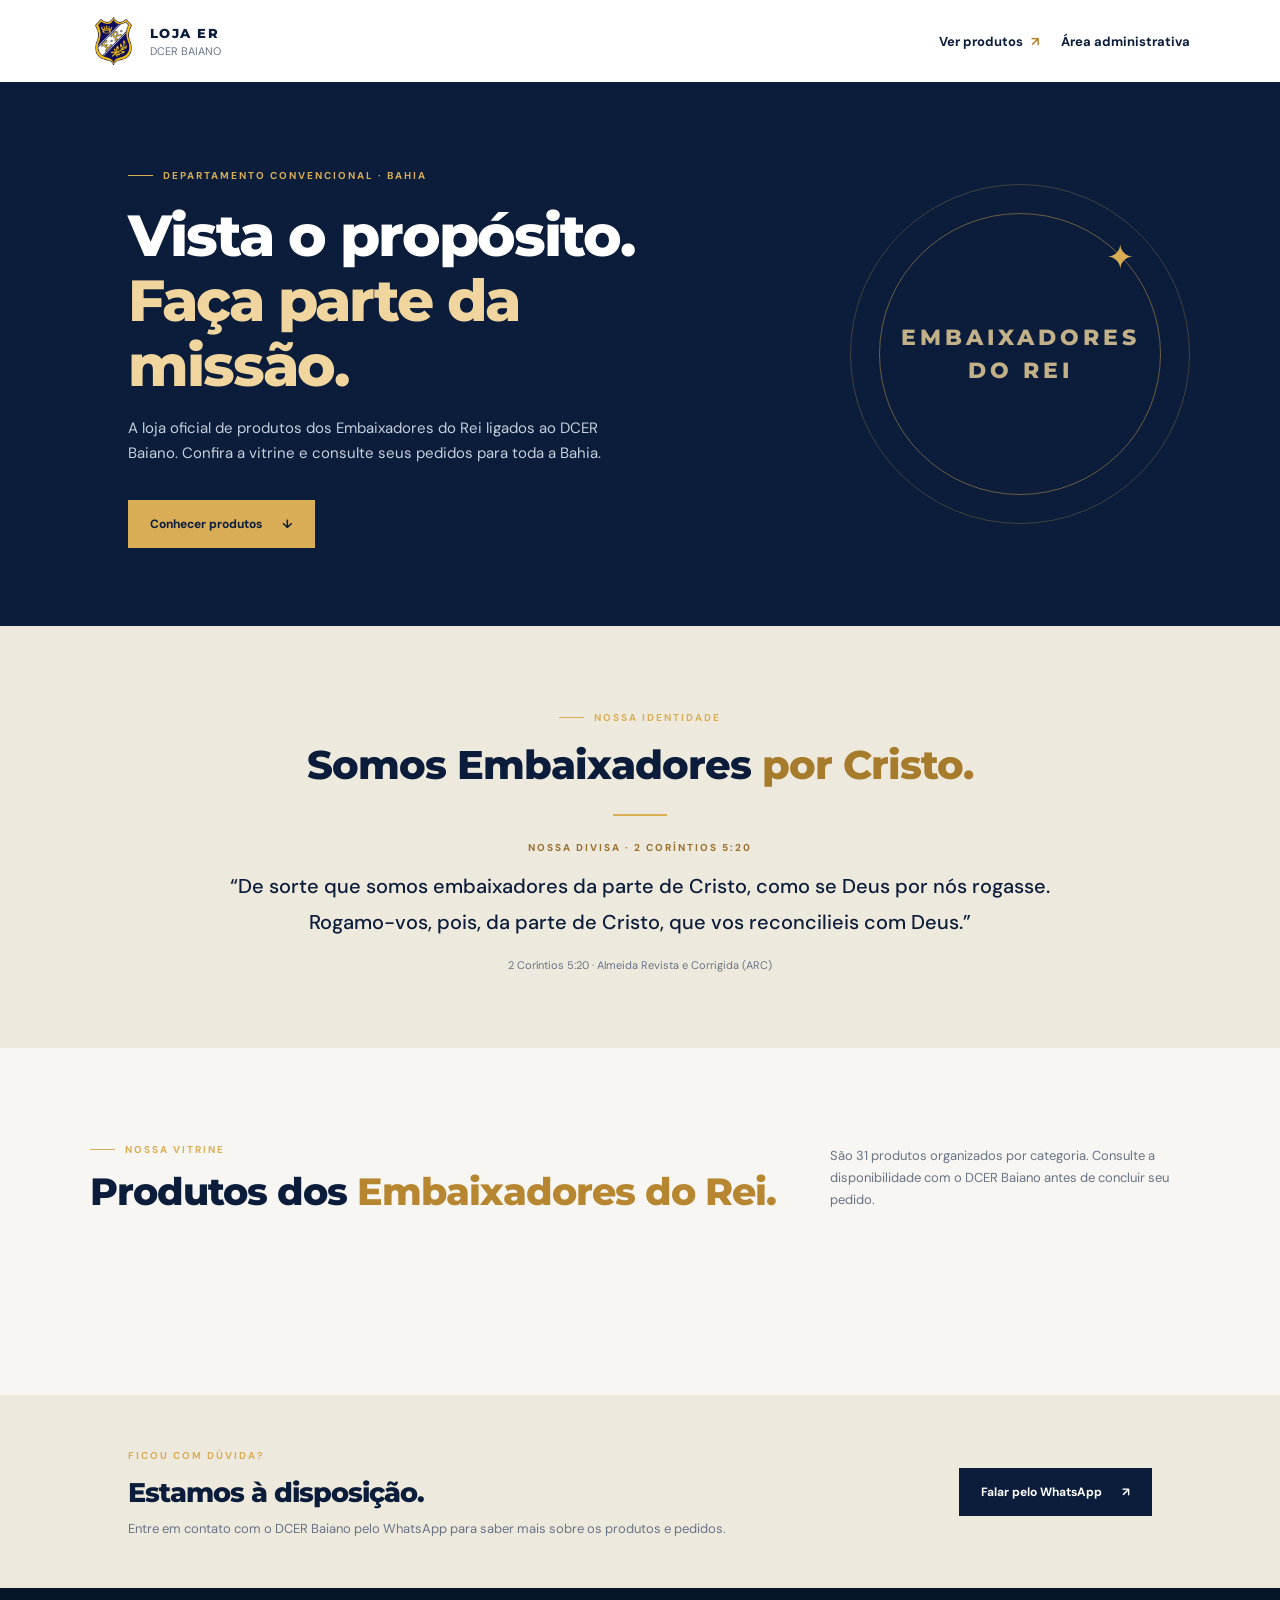
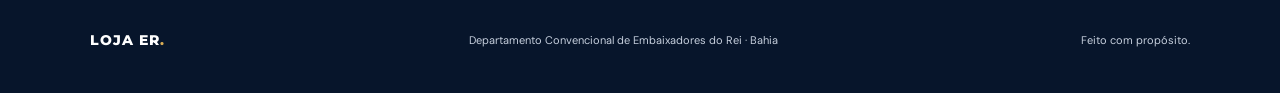
==== index.html @ 9a6d7a00 "Corrige carregamento do catálogo como módulo JavaScript" ====
<!DOCTYPE html>
<html lang="pt-BR">
<head>
  <meta charset="UTF-8">
  <meta name="viewport" content="width=device-width, initial-scale=1.0">
  <meta name="theme-color" content="#0b1d3a">
  <meta name="description" content="Loja ER do DCER Baiano: produtos para Embaixadores do Rei de toda a Bahia. Consulte preços e disponibilidade.">
  <title>Loja ER | DCER Baiano</title>
  <link rel="preconnect" href="https://fonts.googleapis.com">
  <link rel="preconnect" href="https://fonts.gstatic.com" crossorigin>
  <link href="https://fonts.googleapis.com/css2?family=DM+Sans:wght@400;500;600;700&family=Montserrat:wght@600;700;800&display=swap" rel="stylesheet">
  <link rel="stylesheet" href="css/style.css">
  <script type="module" src="js/script.js"></script>
</head>
<body>
  <header class="site-header">
    <a class="brand" href="#inicio" aria-label="Loja ER - início">
      <img class="brand-logo" src="assets/img/logo-dcer.webp" alt="Emblema dos Embaixadores do Rei">
      <span class="brand-copy"><strong>LOJA ER</strong><small>DCER BAIANO</small></span>
    </a>
    <nav class="header-nav"><a class="header-link" href="#produtos">Ver produtos <span aria-hidden="true">↗</span></a><a class="header-link" href="admin.html">Área administrativa</a></nav>
  </header>

  <main>
    <section class="hero" id="inicio">
      <div class="hero-content">
        <span class="eyebrow"><span class="eyebrow-line"></span> DEPARTAMENTO CONVENCIONAL · BAHIA</span>
        <h1>Vista o propósito.<br><span>Faça parte da missão.</span></h1>
        <p>A loja oficial de produtos dos Embaixadores do Rei ligados ao DCER Baiano. Confira a vitrine e consulte seus pedidos para toda a Bahia.</p>
        <a class="primary-button" href="#produtos">Conhecer produtos <span aria-hidden="true">↓</span></a>
      </div>
      <div class="hero-decoration" aria-hidden="true">
        <div class="decoration-ring"></div>
        <span class="decoration-text">EMBAIXADORES<br>DO REI</span>
        <span class="decoration-star">✦</span>
      </div>
    </section>

    <section class="mission-section" id="tema">
      <div class="mission-inner">
        <span class="eyebrow"><span class="eyebrow-line"></span> NOSSA IDENTIDADE</span>
        <h2>Somos Embaixadores <span>por Cristo.</span></h2>
        <div class="mission-divider" aria-hidden="true"></div>
        <p class="mission-label">NOSSA DIVISA · 2 CORÍNTIOS 5:20</p>
        <blockquote>“De sorte que somos embaixadores da parte de Cristo, como se Deus por nós rogasse. Rogamo-vos, pois, da parte de Cristo, que vos reconcilieis com Deus.”</blockquote>
        <p class="mission-reference">2 Coríntios 5:20 · Almeida Revista e Corrigida (ARC)</p>
      </div>
    </section>

    <section class="products-section" id="produtos">
      <div class="section-heading">
        <div>
          <span class="eyebrow"><span class="eyebrow-line"></span> NOSSA VITRINE</span>
          <h2>Produtos dos <span>Embaixadores do Rei.</span></h2>
        </div>
        <p>São 31 produtos organizados por categoria. Consulte a disponibilidade com o DCER Baiano antes de concluir seu pedido.</p>
      </div>
      <div class="category-filters" id="category-filters" aria-label="Filtrar produtos por categoria"></div>
      <p class="filter-status" id="filter-status" aria-live="polite"></p>
      <div class="product-grid" id="product-grid" aria-live="polite"></div>
    </section>

    <section class="contact-strip">
      <div>
        <span class="eyebrow">FICOU COM DÚVIDA?</span>
        <h2>Estamos à disposição.</h2>
        <p>Entre em contato com o DCER Baiano pelo WhatsApp para saber mais sobre os produtos e pedidos.</p>
      </div>
      <a class="secondary-button" id="general-whatsapp" href="#" target="_blank" rel="noopener noreferrer">Falar pelo WhatsApp <span aria-hidden="true">↗</span></a>
    </section>
  </main>

  <footer class="site-footer">
    <a class="footer-brand" href="#inicio">LOJA ER<span>.</span></a>
    <p>Departamento Convencional de Embaixadores do Rei · Bahia</p>
    <small>Feito com propósito.</small>
  </footer>
</body>
</html>
---- css/style.css ----
:root {
  --navy: #0b1d3a;
  --navy-light: #142d52;
  --gold: #d9ad55;
  --gold-light: #f0d69e;
  --paper: #f7f6f2;
  --white: #ffffff;
  --ink: #172238;
  --muted: #687386;
  --border: #e6e3dc;
  --font-body: "DM Sans", sans-serif;
  --font-display: "Montserrat", sans-serif;
}

* { box-sizing: border-box; }
html { scroll-behavior: smooth; }
body { margin: 0; background: var(--paper); color: var(--ink); font-family: var(--font-body); }
a { color: inherit; text-decoration: none; }
.site-header { min-height: 82px; padding: 0 7%; display: flex; align-items: center; justify-content: space-between; background: var(--white); }
.brand { display: flex; align-items: center; gap: 12px; }
.brand-logo { width: 48px; height: 48px; object-fit: contain; flex: 0 0 auto; }
.brand-copy { display: grid; gap: 3px; }
.brand-copy strong { color: var(--navy); font: 800 13px var(--font-display); letter-spacing: 1.5px; }
.brand-copy small { color: var(--muted); font-size: 11px; }
.header-nav { display: flex; align-items: center; gap: 22px; }
.header-link { color: var(--navy); font-size: 13px; font-weight: 700; }
.header-link span { color: #b78631; margin-left: 5px; }
.hero { min-height: 470px; padding: 78px 10%; position: relative; overflow: hidden; display: flex; align-items: center; background: var(--navy); color: var(--white); }
.hero-content { position: relative; z-index: 1; width: 58%; max-width: 650px; }
.eyebrow { display: inline-flex; align-items: center; gap: 10px; color: var(--gold); font-size: 10px; font-weight: 700; letter-spacing: 2px; }
.eyebrow-line { width: 25px; height: 1px; background: var(--gold); }
.hero h1 { margin: 22px 0 17px; font: 800 clamp(36px, 5vw, 58px)/1.12 var(--font-display); letter-spacing: -2px; }
.hero h1 span { color: var(--gold-light); }
.hero-content > p { max-width: 490px; color: #c6cfdd; font-size: 15px; line-height: 1.7; }
.primary-button, .secondary-button { min-height: 48px; padding: 0 22px; display: inline-flex; align-items: center; justify-content: center; gap: 20px; font-size: 12px; font-weight: 700; transition: transform .2s, background .2s; }
.primary-button { margin-top: 18px; background: var(--gold); color: var(--navy); }
.primary-button:hover, .secondary-button:hover { transform: translateY(-2px); }
.hero-decoration { position: absolute; width: clamp(260px, 29vw, 340px); height: clamp(260px, 29vw, 340px); right: 7%; top: 50%; transform: translateY(-50%); display: grid; place-items: center; border: 1px solid rgba(217,173,85,.25); border-radius: 50%; pointer-events: none; }
.decoration-ring { position: absolute; inset: 28px; border: 1px solid rgba(217,173,85,.45); border-radius: 50%; }
.decoration-text { color: rgba(240,214,158,.8); text-align: center; font: 800 clamp(16px, 2vw, 22px)/1.5 var(--font-display); letter-spacing: 4px; }
.decoration-star { position: absolute; right: 55px; top: 50px; color: var(--gold); font-size: 34px; }
.mission-section { padding: 76px 7%; background: #eee9dd; text-align: center; }
.mission-inner { max-width: 820px; margin: 0 auto; }
.mission-section h2 { margin: 17px 0 0; color: var(--navy); font: 800 clamp(27px, 4vw, 40px)/1.2 var(--font-display); letter-spacing: -1px; }
.mission-section h2 span { color: #a77b2c; }
.mission-divider { width: 54px; height: 2px; margin: 25px auto; background: var(--gold); }
.mission-label { margin: 0 0 14px; color: #98702e; font-size: 10px; font-weight: 700; letter-spacing: 2px; }
.mission-section blockquote { margin: 0; color: var(--navy); font: 500 clamp(16px, 2vw, 20px)/1.8 var(--font-body); }
.mission-reference { margin: 18px 0 0; color: var(--muted); font-size: 11px; }
.products-section { max-width: 1280px; margin: auto; padding: 86px 7% 100px; }
.section-heading { display: flex; justify-content: space-between; align-items: end; gap: 35px; margin-bottom: 35px; }
.section-heading h2, .contact-strip h2 { margin: 13px 0 0; color: var(--navy); font: 800 clamp(27px, 3.5vw, 38px)/1.2 var(--font-display); letter-spacing: -1px; }
.section-heading h2 span { color: #b78631; }
.section-heading > p { max-width: 360px; margin: 0 0 3px; color: var(--muted); font-size: 13px; line-height: 1.7; }
.category-filters { display: flex; flex-wrap: wrap; gap: 9px; margin: 0 0 12px; }
.category-filter { min-height: 38px; padding: 0 15px; border: 1px solid var(--border); background: var(--white); color: var(--navy); font: 700 11px var(--font-body); cursor: pointer; transition: background .2s, color .2s, border-color .2s; }
.category-filter:hover, .category-filter.is-active { border-color: var(--navy); background: var(--navy); color: var(--white); }
.category-filter:focus-visible { outline: 2px solid var(--gold); outline-offset: 3px; }
.filter-status { min-height: 16px; margin: 0 0 18px; color: var(--muted); font-size: 11px; }
.product-grid { display: grid; grid-template-columns: repeat(3, minmax(0, 1fr)); gap: 18px; }
.product-card { min-width: 0; overflow: hidden; display: flex; background: var(--white); border: 1px solid var(--border); transition: transform .2s, box-shadow .2s; }
.product-card:hover { transform: translateY(-3px); box-shadow: 0 10px 25px rgba(11,29,58,.08); }
.product-info { width: 100%; min-height: 205px; padding: 19px; display: flex; flex-direction: column; align-items: flex-start; }
.product-category { margin-bottom: 12px; padding: 5px 8px; background: #f5eddd; color: #8d6728; font-size: 9px; font-weight: 700; letter-spacing: .6px; text-transform: uppercase; }
.product-info h3 { margin: 0 0 9px; color: var(--navy); font: 700 15px/1.45 var(--font-display); }
.product-price { margin: 0 0 5px; color: #9a702b; font-size: 16px; font-weight: 700; }
.product-stock { margin: 0 0 15px; color: var(--muted); font-size: 11px; }
.product-button { width: 100%; min-height: 42px; margin-top: auto; display: flex; align-items: center; justify-content: center; gap: 8px; background: var(--navy); color: var(--white); font-size: 11px; font-weight: 700; text-align: center; }
.product-button:hover { background: var(--navy-light); }
.contact-strip { padding: 48px 10%; display: flex; justify-content: space-between; align-items: center; gap: 25px; background: #eee9dd; }
.contact-strip h2 { font-size: 27px; }
.contact-strip p { margin: 9px 0 0; color: var(--muted); font-size: 13px; line-height: 1.6; }
.secondary-button { flex-shrink: 0; background: var(--navy); color: var(--white); }
.site-footer { min-height: 105px; padding: 25px 7%; display: flex; align-items: center; justify-content: space-between; gap: 15px; background: #07152b; color: #c6cfdd; }
.footer-brand { color: var(--white); font: 800 14px var(--font-display); letter-spacing: 1px; }
.footer-brand span { color: var(--gold); }
.site-footer p, .site-footer small { margin: 0; font-size: 11px; }

@media (min-width: 761px) and (max-width: 1000px) {
  .hero-content { width: 62%; }
  .hero-decoration { width: 250px; height: 250px; right: 4%; opacity: .35; }
  .decoration-text { font-size: 15px; letter-spacing: 3px; }
  .product-grid { grid-template-columns: repeat(2, minmax(0, 1fr)); }
}
@media (max-width: 760px) {
  .header-nav { gap: 12px; }
  .header-nav .header-link { font-size: 10px; }
  .site-header { min-height: 72px; padding: 0 5%; }
  .brand-logo { width: 42px; height: 42px; }
  .brand-copy small { font-size: 10px; }
  .hero { min-height: 440px; padding: 65px 7%; }
  .hero-content { width: 100%; max-width: 100%; }
  .hero-decoration { width: 210px; height: 210px; right: -105px; top: 78%; opacity: .22; }
  .decoration-ring { inset: 17px; }
  .decoration-text { display: none; }
  .decoration-star { right: 35px; top: 30px; font-size: 24px; }
  .hero h1 { letter-spacing: -1.5px; }
  .mission-section { padding: 60px 7%; }
  .mission-section blockquote { font-size: 16px; }
  .products-section { padding: 65px 6% 70px; }
  .section-heading { display: block; }
  .section-heading > p { margin-top: 15px; }
  .product-grid { grid-template-columns: repeat(2, minmax(0, 1fr)); gap: 12px; }
  .product-info { min-height: 220px; padding: 13px; }
  .product-info h3 { font-size: 12px; }
  .product-price { font-size: 14px; }
  .product-button { min-height: 42px; padding: 5px; font-size: 10px; }
  .product-category { font-size: 8px; }
  .contact-strip { padding: 38px 7%; align-items: flex-start; flex-direction: column; }
  .site-footer { padding: 25px 6%; flex-wrap: wrap; }
  .site-footer p { order: 3; width: 100%; }
}
@media (max-width: 390px) {
  .header-link { font-size: 11px; }
  .brand-copy strong { font-size: 11px; }
  .brand-copy small { font-size: 9px; }
  .product-grid { grid-template-columns: 1fr; }
  .product-info { min-height: 195px; }
}


/* Imagens da vitrine */
.product-image { width: 100%; height: 190px; object-fit: cover; background: #eee9dd; }
.product-card { flex-direction: column; }
.product-info { flex: 1; }
.empty-products { grid-column: 1 / -1; color: var(--muted); }

/* Área administrativa */
.admin-page { min-height: 100vh; display: flex; flex-direction: column; }
.admin-main { width: min(100% - 36px, 980px); margin: 0 auto; padding: 55px 0 80px; flex: 1; }
.login-panel { width: min(100%, 470px); margin: 35px auto; padding: 36px; background: var(--white); border: 1px solid var(--border); }
.login-panel h1, .admin-heading h1 { margin: 16px 0 10px; color: var(--navy); font: 800 clamp(27px, 4vw, 38px)/1.2 var(--font-display); }
.login-panel h1 span, .admin-heading h1 span { color: #b78631; }
.login-panel > p, .admin-heading p { color: var(--muted); font-size: 13px; line-height: 1.6; }
.admin-form { display: grid; gap: 10px; }
.login-form { margin-top: 25px; }
.admin-form label { color: var(--navy); font-size: 12px; font-weight: 700; }
.admin-form input:not([type="checkbox"]):not([type="file"]), .admin-form textarea { width: 100%; min-height: 44px; padding: 11px 12px; border: 1px solid var(--border); border-radius: 0; background: #fff; color: var(--ink); font: 13px var(--font-body); }
.admin-form textarea { resize: vertical; }
.admin-form input:focus, .admin-form textarea:focus { outline: 2px solid var(--gold); outline-offset: 1px; }
.admin-submit, .admin-cancel, .admin-small-button { min-height: 42px; padding: 0 16px; border: 0; cursor: pointer; font: 700 12px var(--font-body); }
.admin-submit { background: var(--navy); color: #fff; }
.admin-submit:disabled { opacity: .6; cursor: wait; }
.login-form .admin-submit { margin-top: 10px; }
.admin-cancel, .admin-small-button { background: #eee9dd; color: var(--navy); }
.admin-small-button.danger { background: #f8e8e5; color: #9b3024; }
.admin-message { min-height: 18px; margin: 8px 0 0; color: #287348; font-size: 12px; }
.admin-message.is-error { color: #b42318; }
.admin-heading { display: flex; align-items: center; justify-content: space-between; gap: 20px; margin-bottom: 28px; }
.admin-heading p { margin: 0; }
.admin-editor, .admin-list-section { margin-top: 22px; padding: 26px; background: #fff; border: 1px solid var(--border); }
.admin-editor h2, .admin-list-section h2 { margin: 0 0 20px; color: var(--navy); font: 700 20px var(--font-display); }
.admin-fields { display: grid; grid-template-columns: repeat(2, minmax(0, 1fr)); gap: 15px; }
.field-full { grid-column: 1 / -1; }
.admin-form input[type="file"] { display: block; width: 100%; margin-top: 8px; color: var(--muted); font-size: 12px; }
.image-preview { display: block; width: min(100%, 220px); max-height: 180px; margin-top: 12px; object-fit: contain; background: #f5f3ed; }
.availability-toggle { display: flex; align-items: center; gap: 9px; }
.availability-toggle input { accent-color: var(--navy); }
.admin-form-actions { display: flex; flex-wrap: wrap; gap: 10px; margin-top: 8px; }
.admin-products { display: grid; gap: 10px; }
.admin-product { display: flex; align-items: center; gap: 14px; padding: 12px; border: 1px solid var(--border); }
.admin-product > img { width: 58px; height: 58px; object-fit: cover; background: #eee9dd; }
.admin-product-details { display: grid; flex: 1; gap: 5px; min-width: 0; }
.admin-product-details strong { color: var(--navy); font-size: 13px; }
.admin-product-details span { color: var(--muted); font-size: 11px; }
.admin-product-actions { display: flex; gap: 7px; }
@media (max-width: 600px) {
  .admin-main { width: min(100% - 24px, 980px); padding-top: 30px; }
  .login-panel, .admin-editor, .admin-list-section { padding: 20px; }
  .admin-fields { grid-template-columns: 1fr; }
  .field-full { grid-column: auto; }
  .admin-heading { align-items: flex-start; }
  .admin-product { align-items: flex-start; flex-wrap: wrap; }
  .admin-product-details { flex-basis: calc(100% - 75px); }
  .admin-product-actions { width: 100%; padding-left: 72px; }
}

/* Corrige o atributo hidden da prévia da imagem */
.image-preview[hidden] { display: none; }
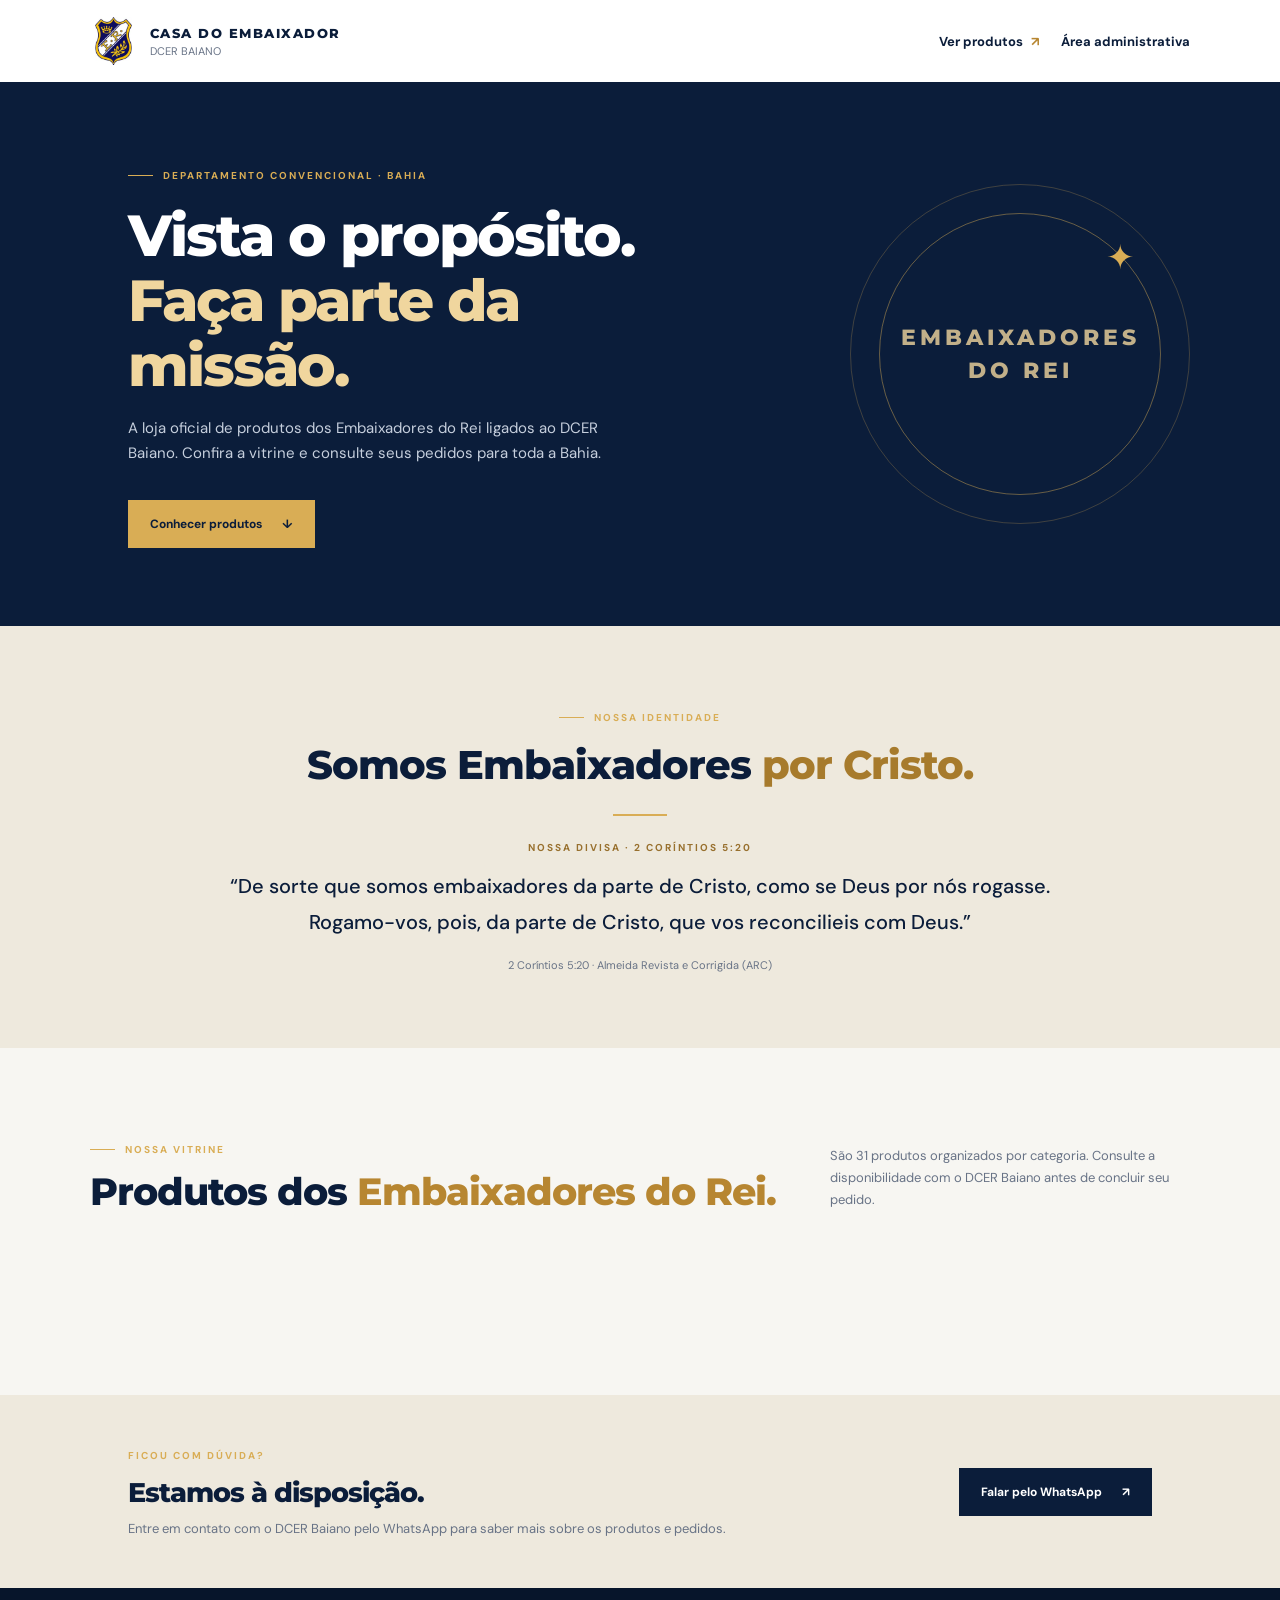
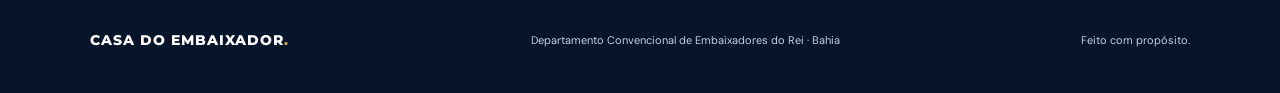
==== commit 58efb5eb: "Atualiza nome público para Casa do Embaixador" ====
--- a/index.html
+++ b/index.html
@@ -4,8 +4,8 @@
   <meta charset="UTF-8">
   <meta name="viewport" content="width=device-width, initial-scale=1.0">
   <meta name="theme-color" content="#0b1d3a">
-  <meta name="description" content="Loja ER do DCER Baiano: produtos para Embaixadores do Rei de toda a Bahia. Consulte preços e disponibilidade.">
-  <title>Loja ER | DCER Baiano</title>
+  <meta name="description" content="Casa do Embaixador do DCER Baiano: produtos para Embaixadores do Rei de toda a Bahia. Consulte preços e disponibilidade.">
+  <title>Casa do Embaixador | DCER Baiano</title>
   <link rel="preconnect" href="https://fonts.googleapis.com">
   <link rel="preconnect" href="https://fonts.gstatic.com" crossorigin>
   <link href="https://fonts.googleapis.com/css2?family=DM+Sans:wght@400;500;600;700&family=Montserrat:wght@600;700;800&display=swap" rel="stylesheet">
@@ -14,9 +14,9 @@
 </head>
 <body>
   <header class="site-header">
-    <a class="brand" href="#inicio" aria-label="Loja ER - início">
+    <a class="brand" href="#inicio" aria-label="Casa do Embaixador - início">
       <img class="brand-logo" src="assets/img/logo-dcer.webp" alt="Emblema dos Embaixadores do Rei">
-      <span class="brand-copy"><strong>LOJA ER</strong><small>DCER BAIANO</small></span>
+      <span class="brand-copy"><strong>CASA DO EMBAIXADOR</strong><small>DCER BAIANO</small></span>
     </a>
     <nav class="header-nav"><a class="header-link" href="#produtos">Ver produtos <span aria-hidden="true">↗</span></a><a class="header-link" href="admin.html">Área administrativa</a></nav>
   </header>
@@ -66,12 +66,12 @@
         <h2>Estamos à disposição.</h2>
         <p>Entre em contato com o DCER Baiano pelo WhatsApp para saber mais sobre os produtos e pedidos.</p>
       </div>
-      <a class="secondary-button" id="general-whatsapp" href="#" target="_blank" rel="noopener noreferrer">Falar pelo WhatsApp <span aria-hidden="true">↗</span></a>
+      <a class="secondary-button" id="general-whatsapp" href="https://wa.me/5571983982533" target="_self">Falar pelo WhatsApp <span aria-hidden="true">↗</span></a>
     </section>
   </main>
 
   <footer class="site-footer">
-    <a class="footer-brand" href="#inicio">LOJA ER<span>.</span></a>
+    <a class="footer-brand" href="#inicio">CASA DO EMBAIXADOR<span>.</span></a>
     <p>Departamento Convencional de Embaixadores do Rei · Bahia</p>
     <small>Feito com propósito.</small>
   </footer>
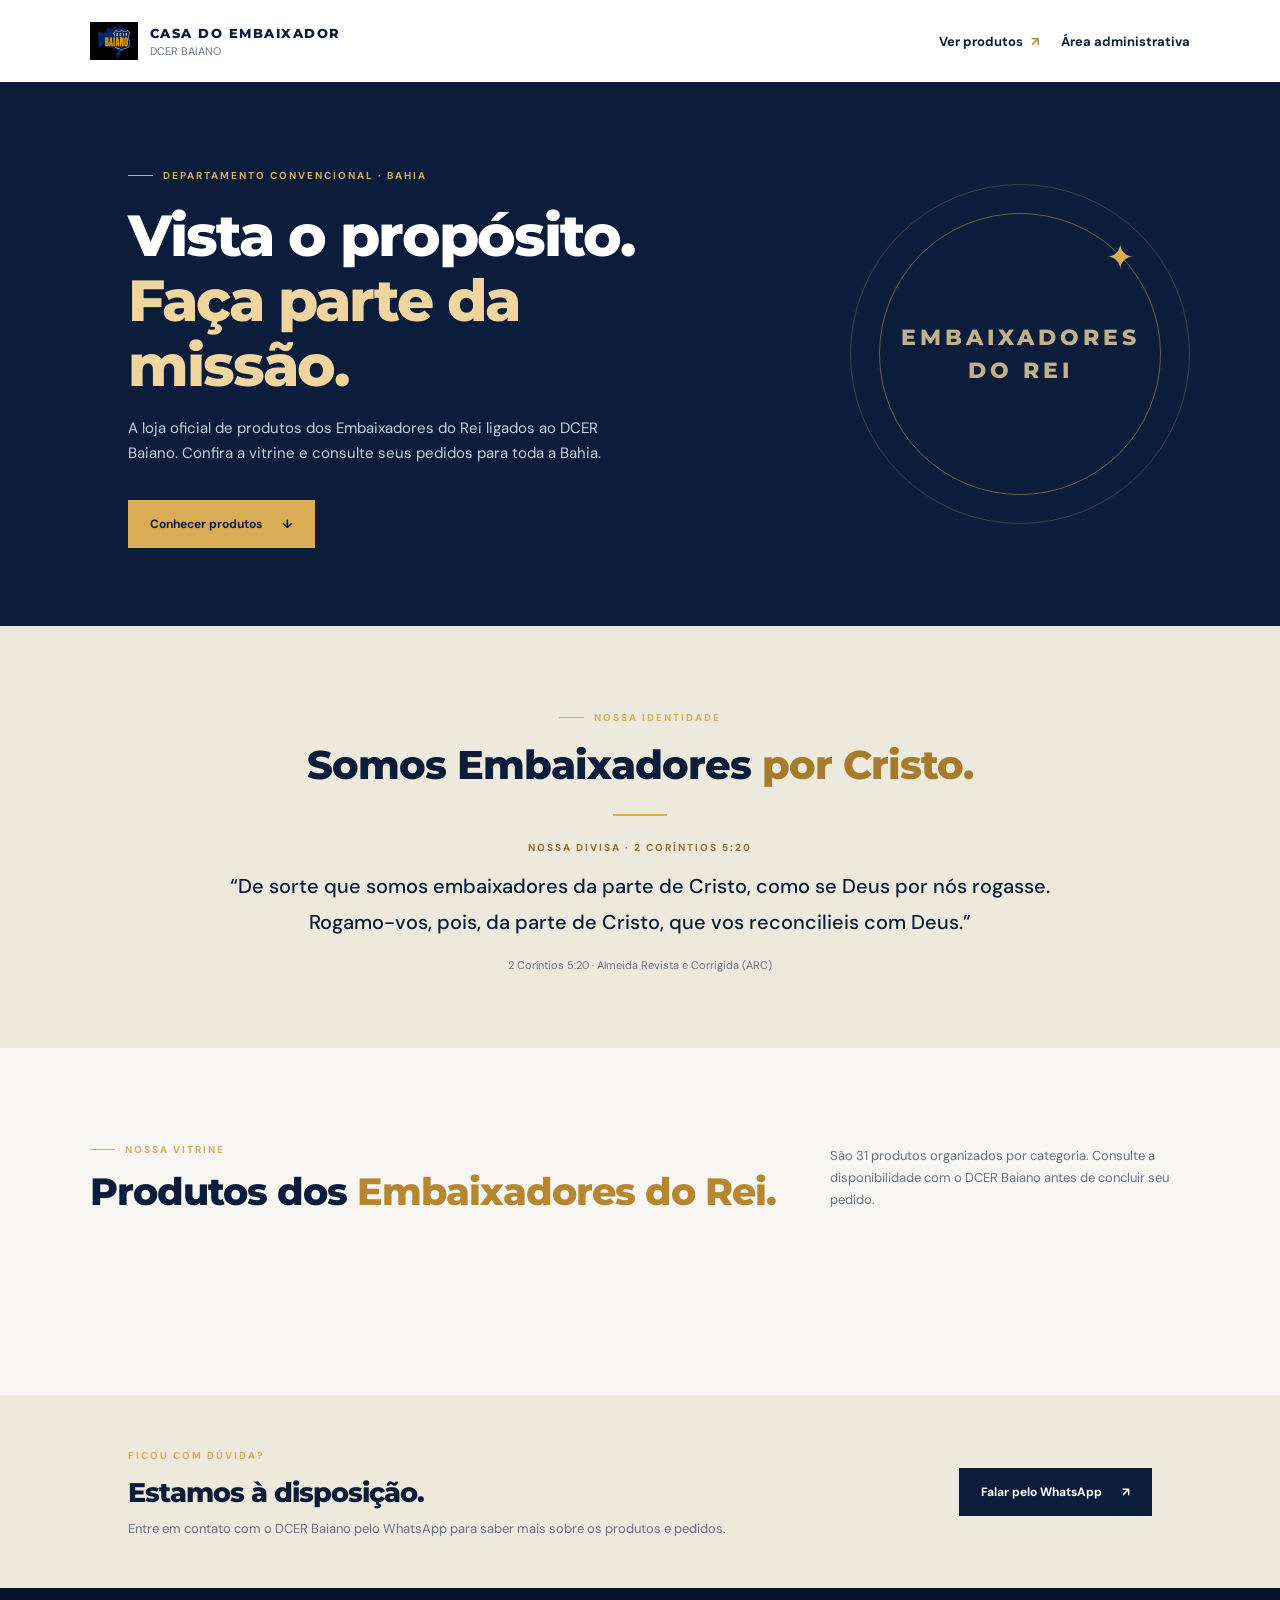
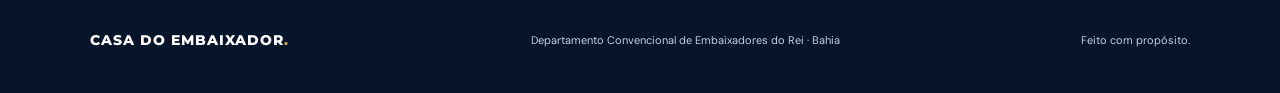
==== commit 29bb5238: "Usa a logo oficial do DCER Baiano no cabeçalho" ====
--- a/index.html
+++ b/index.html
@@ -15,7 +15,7 @@
 <body>
   <header class="site-header">
     <a class="brand" href="#inicio" aria-label="Casa do Embaixador - início">
-      <img class="brand-logo" src="assets/img/logo-dcer.webp" alt="Emblema dos Embaixadores do Rei">
+      <img class="brand-logo" src="assets/img/logo-dcer-baiano.jpg" alt="Logo oficial do DCER Baiano">
       <span class="brand-copy"><strong>CASA DO EMBAIXADOR</strong><small>DCER BAIANO</small></span>
     </a>
     <nav class="header-nav"><a class="header-link" href="#produtos">Ver produtos <span aria-hidden="true">↗</span></a><a class="header-link" href="admin.html">Área administrativa</a></nav>
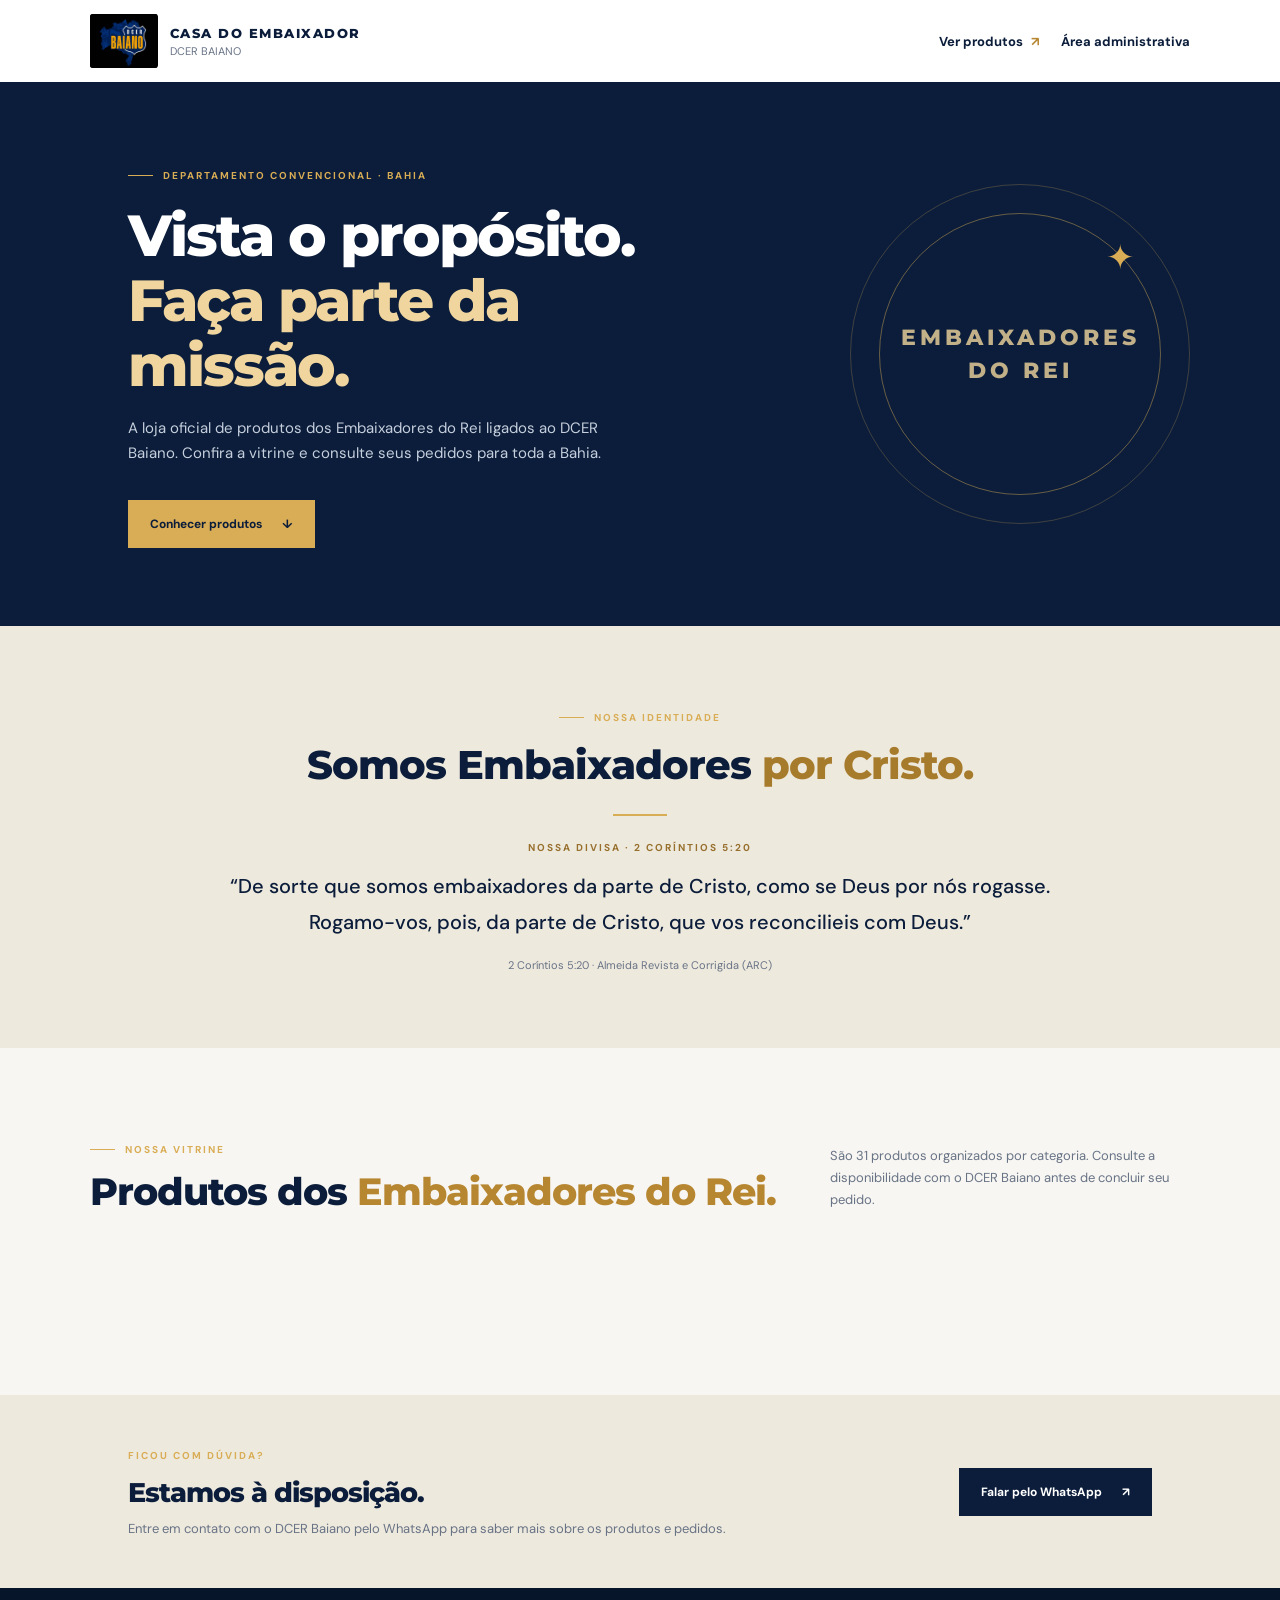
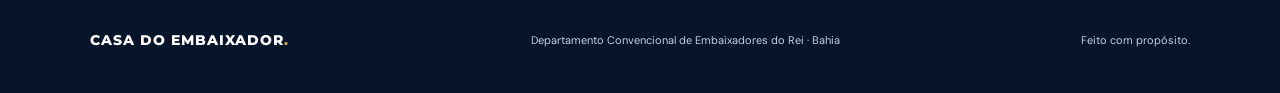
==== commit fcbe75bc: "SEO e identidade da Loja DCER Baiano" ====
--- a/index.html
+++ b/index.html
@@ -4,8 +4,19 @@
   <meta charset="UTF-8">
   <meta name="viewport" content="width=device-width, initial-scale=1.0">
   <meta name="theme-color" content="#0b1d3a">
-  <meta name="description" content="Casa do Embaixador do DCER Baiano: produtos para Embaixadores do Rei de toda a Bahia. Consulte preços e disponibilidade.">
-  <title>Casa do Embaixador | DCER Baiano</title>
+  <meta name="description" content="Loja DCER Baiano: conheça a Casa do Embaixador e encontre produtos dos Embaixadores do Rei de toda a Bahia. Consulte preços e disponibilidade pelo WhatsApp.">
+  <meta name="robots" content="index, follow">
+  <link rel="canonical" href="https://loja-dcer-baiano.vercel.app/">
+  <link rel="icon" href="assets/img/logo-dcer-baiano.jpg" type="image/jpeg">
+  <meta property="og:type" content="website">
+  <meta property="og:locale" content="pt_BR">
+  <meta property="og:site_name" content="Loja DCER Baiano">
+  <meta property="og:title" content="Loja DCER Baiano | Casa do Embaixador">
+  <meta property="og:description" content="Produtos dos Embaixadores do Rei de toda a Bahia. Consulte preços e disponibilidade.">
+  <meta property="og:url" content="https://loja-dcer-baiano.vercel.app/">
+  <meta property="og:image" content="https://loja-dcer-baiano.vercel.app/assets/img/logo-dcer-baiano.jpg">
+  <meta name="twitter:card" content="summary">
+  <title>Loja DCER Baiano | Casa do Embaixador</title>
   <link rel="preconnect" href="https://fonts.googleapis.com">
   <link rel="preconnect" href="https://fonts.gstatic.com" crossorigin>
   <link href="https://fonts.googleapis.com/css2?family=DM+Sans:wght@400;500;600;700&family=Montserrat:wght@600;700;800&display=swap" rel="stylesheet">
--- a/css/style.css
+++ b/css/style.css
@@ -18,7 +18,7 @@
 a { color: inherit; text-decoration: none; }
 .site-header { min-height: 82px; padding: 0 7%; display: flex; align-items: center; justify-content: space-between; background: var(--white); }
 .brand { display: flex; align-items: center; gap: 12px; }
-.brand-logo { width: 48px; height: 48px; object-fit: contain; flex: 0 0 auto; }
+.brand-logo { width: 68px; height: 54px; object-fit: contain; flex: 0 0 auto; background: #000; border-radius: 3px; }
 .brand-copy { display: grid; gap: 3px; }
 .brand-copy strong { color: var(--navy); font: 800 13px var(--font-display); letter-spacing: 1.5px; }
 .brand-copy small { color: var(--muted); font-size: 11px; }
@@ -86,7 +86,7 @@
   .header-nav { gap: 12px; }
   .header-nav .header-link { font-size: 10px; }
   .site-header { min-height: 72px; padding: 0 5%; }
-  .brand-logo { width: 42px; height: 42px; }
+  .brand-logo { width: 60px; height: 48px; }
   .brand-copy small { font-size: 10px; }
   .hero { min-height: 440px; padding: 65px 7%; }
   .hero-content { width: 100%; max-width: 100%; }
@@ -120,7 +120,10 @@
 
 
 /* Imagens da vitrine */
-.product-image { width: 100%; height: 190px; object-fit: cover; background: #eee9dd; }
+.product-image { width: 100%; height: 190px; padding: 10px; object-fit: contain; background: #eee9dd; }
+.product-description { margin: 0 0 12px; color: var(--muted); font-size: 12px; line-height: 1.55; display: -webkit-box; -webkit-box-orient: vertical; -webkit-line-clamp: 3; overflow: hidden; }
+.product-description[hidden] { display: none; }
+.product-stock { margin: 0 0 15px; color: var(--muted); font-size: 11px; font-weight: 600; }
 .product-card { flex-direction: column; }
 .product-info { flex: 1; }
 .empty-products { grid-column: 1 / -1; color: var(--muted); }
@@ -159,7 +162,7 @@
 .admin-form-actions { display: flex; flex-wrap: wrap; gap: 10px; margin-top: 8px; }
 .admin-products { display: grid; gap: 10px; }
 .admin-product { display: flex; align-items: center; gap: 14px; padding: 12px; border: 1px solid var(--border); }
-.admin-product > img { width: 58px; height: 58px; object-fit: cover; background: #eee9dd; }
+.admin-product > img { width: 58px; height: 58px; padding: 3px; object-fit: contain; background: #eee9dd; }
 .admin-product-details { display: grid; flex: 1; gap: 5px; min-width: 0; }
 .admin-product-details strong { color: var(--navy); font-size: 13px; }
 .admin-product-details span { color: var(--muted); font-size: 11px; }
@@ -177,3 +180,15 @@
 
 /* Corrige o atributo hidden da prévia da imagem */
 .image-preview[hidden] { display: none; }
+
+
+/* Galeria de fotos dos produtos */
+.product-gallery { width: 100%; background: #eee9dd; }
+.product-gallery .product-image { display: block; }
+.product-thumbnails { display: flex; gap: 7px; padding: 0 10px 10px; overflow-x: auto; }
+.product-thumbnail { width: 48px; height: 48px; flex: 0 0 48px; padding: 2px; border: 1px solid var(--border); background: #fff; cursor: pointer; }
+.product-thumbnail.is-active { border: 2px solid var(--gold); }
+.product-thumbnail img { width: 100%; height: 100%; object-fit: contain; }
+.image-help { display: block; margin-top: 7px; color: var(--muted); font-size: 11px; line-height: 1.5; }
+.image-previews { display: flex; flex-wrap: wrap; gap: 9px; margin-top: 12px; }
+.image-previews img { width: 86px; height: 86px; padding: 4px; object-fit: contain; background: #f5f3ed; border: 1px solid var(--border); }
